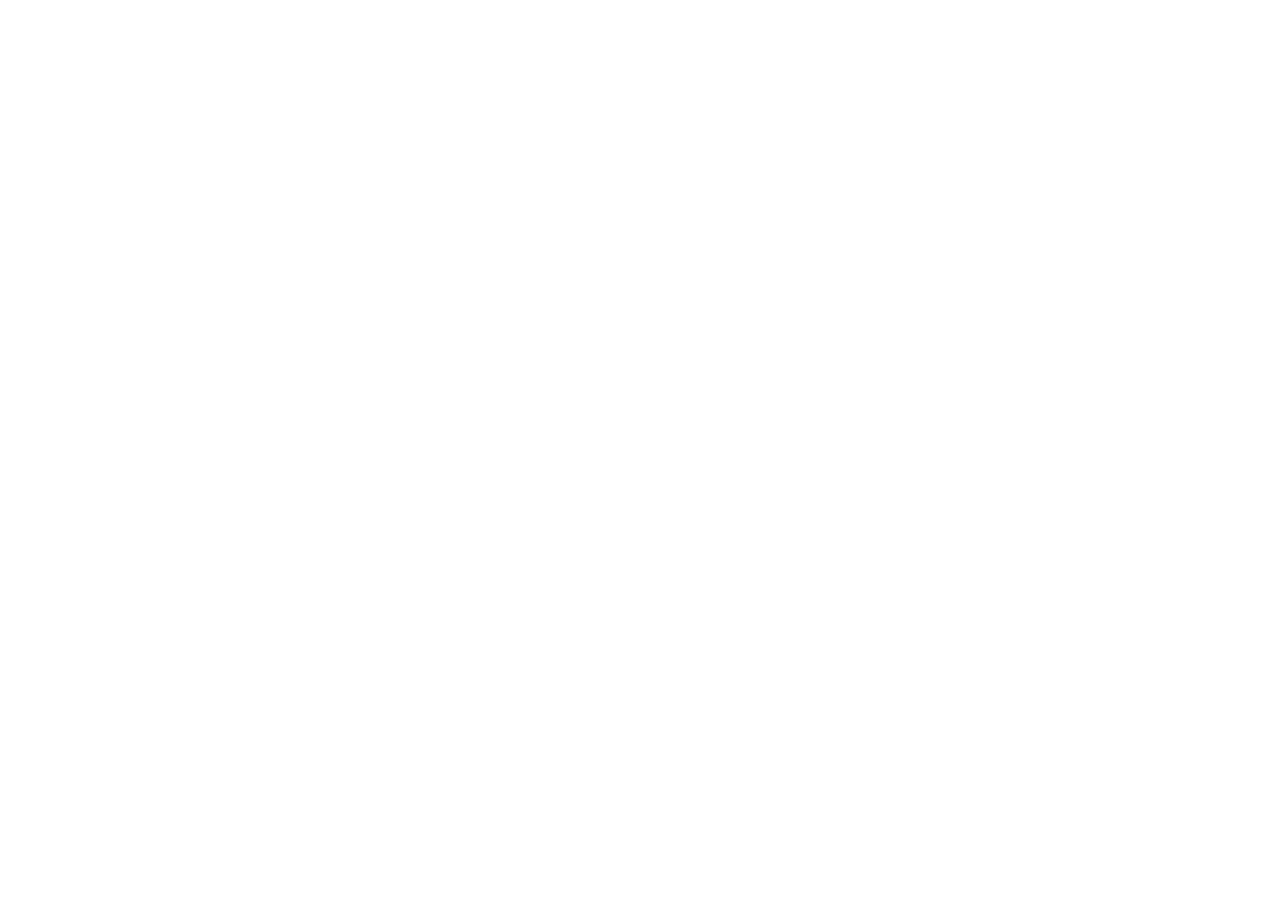
==== index.html @ 0fe0ccfc "init commit" ====
<!DOCTYPE html>
<html lang="en">
<head>
  <meta charset="UTF-8">
  <meta http-equiv="X-UA-Compatible" content="IE=edge">
  <meta name="viewport" content="width=device-width, initial-scale=1.0">
  <link rel="icon" type="image/png" sizes="32x32" href="./assets/favicon-32x32.png">
  <link rel="preconnect" href="https://fonts.googleapis.com">
  <link rel="preconnect" href="https://fonts.gstatic.com" crossorigin>
  <link href="https://fonts.googleapis.com/css2?family=Big+Shoulders+Display:wght@900&family=Outfit:wght@300&display=swap" rel="stylesheet"> 
  <title>Frontend Mentor | Art gallery website</title>
  <link rel="stylesheet" href="./css/normalize.css">
  <link rel="stylesheet" href="./css/styles.css">
</head>
<body>

  
</body>
</html>
---- css/styles.css ----
:root {
  --font-heading: 'Big Shoulders Display', cursive;
  --font-body: 'Outfit', sans-serif;
}

* {
  box-sizing: border-box;
  margin: 0;
  padding: 0;
}

input, select, textarea, button {
  border: none;
  box-shadow: none;
  outline: none;
}

a {
  text-decoration: none;
}

a:link,
a:visited,
a:hover,
a:active {
  color: inherit;
}

ul, ol {
  list-style: none;
}

body {
  font-family: var(--font-body);
}

h1, h2, h3, h4, h5, h6, a {
  font-family: var(--font-heading);
}
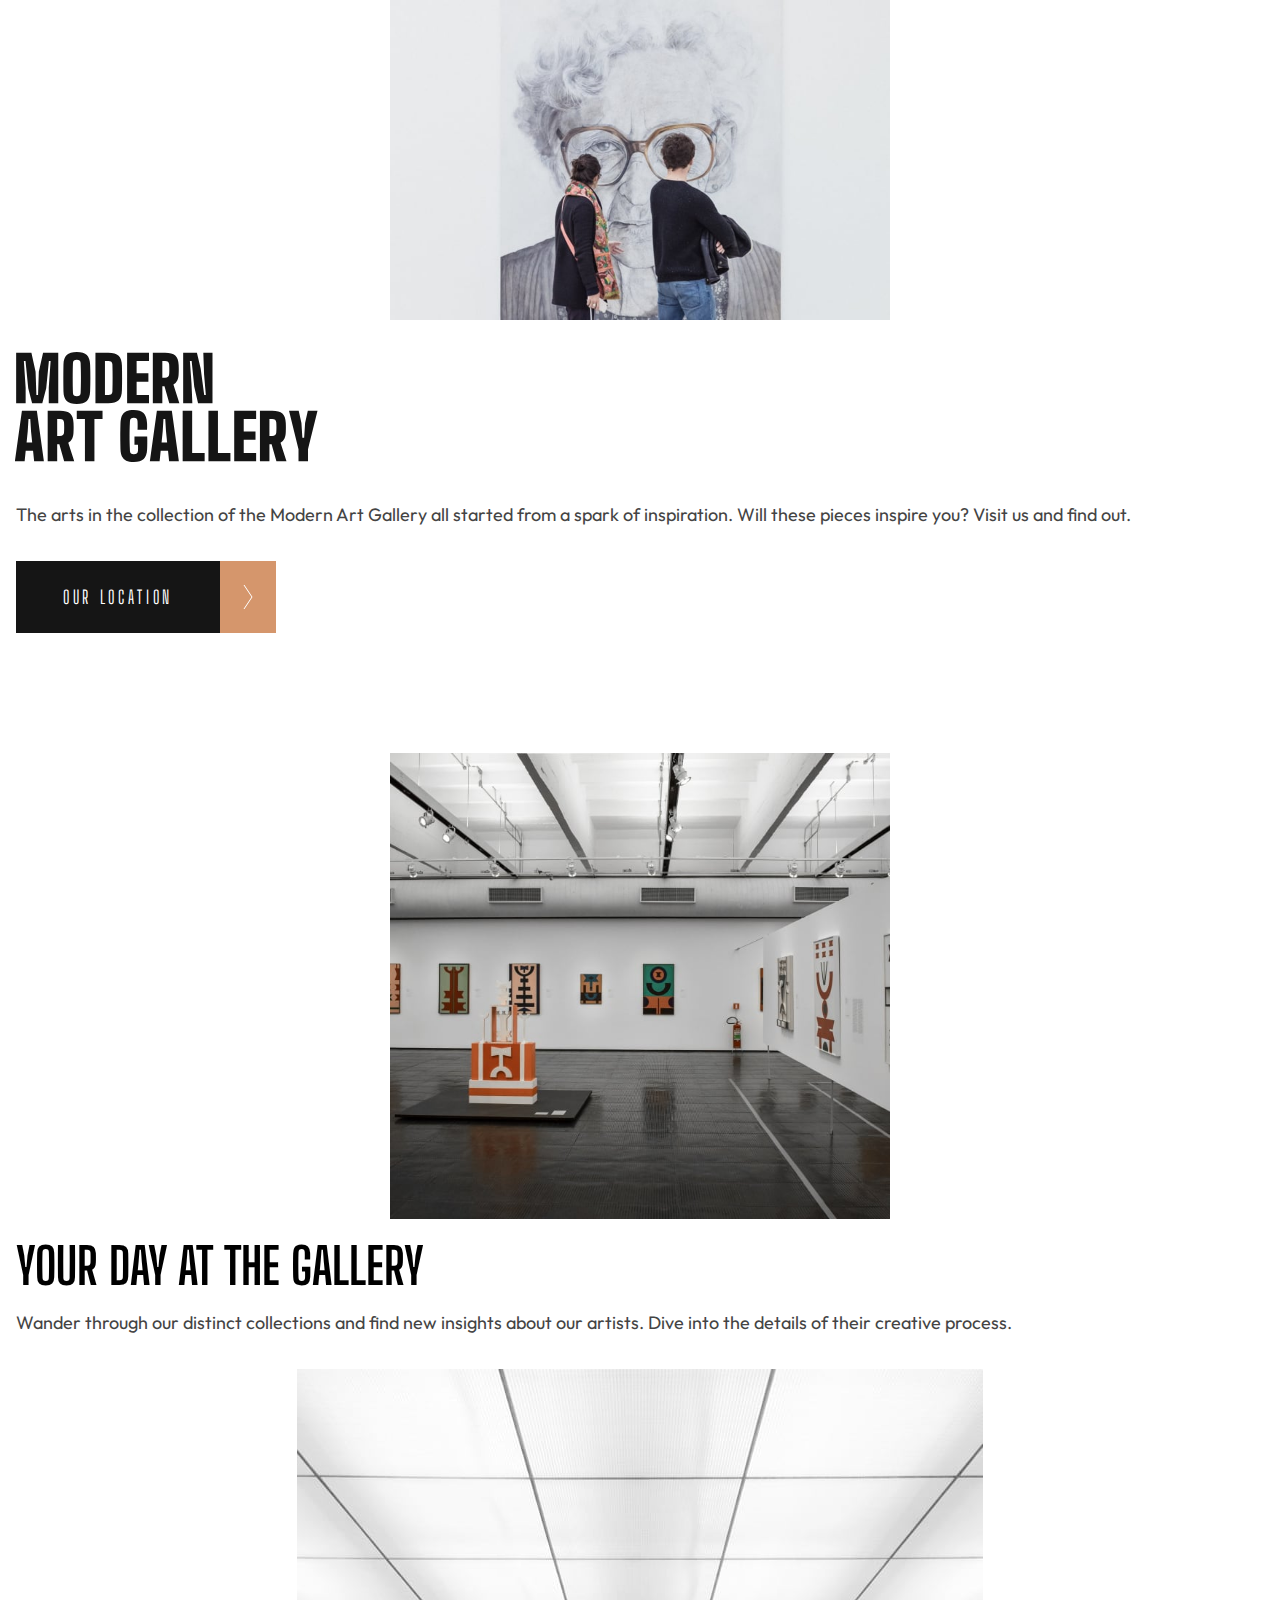
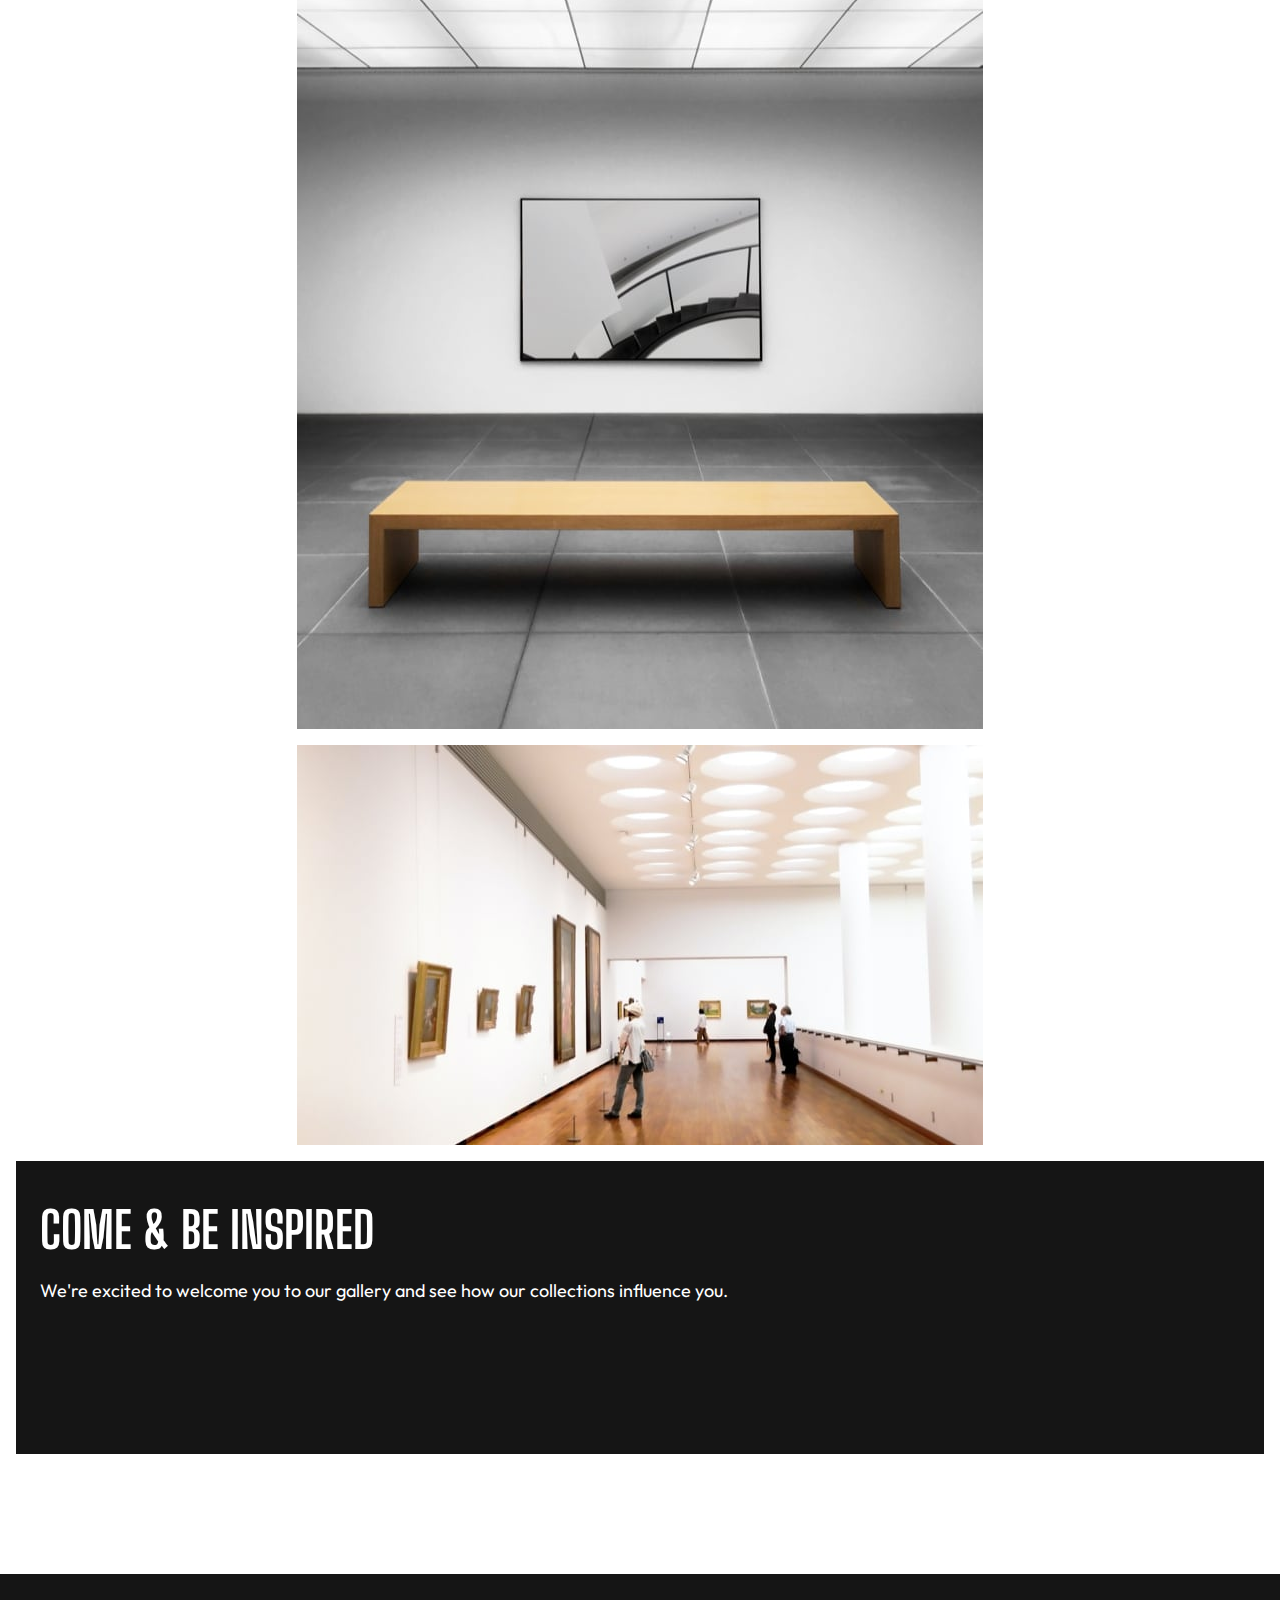
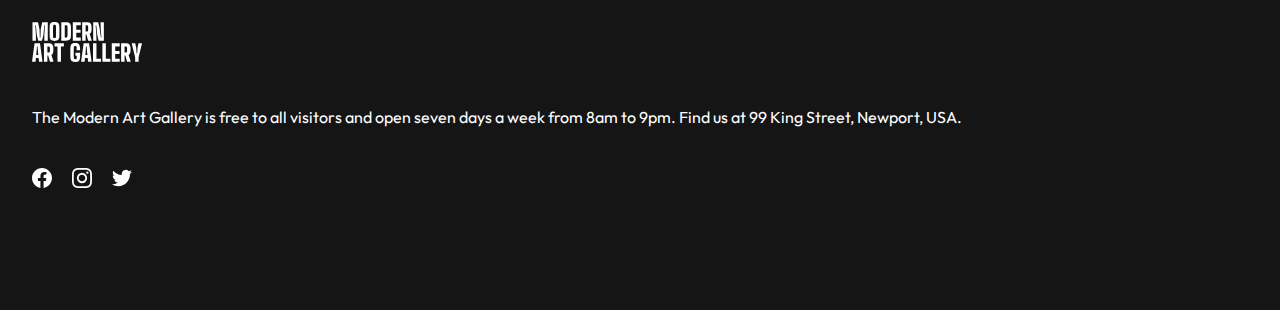
==== commit 1c4834a5: "Add index mobile HTML & CSS" ====
--- a/index.html
+++ b/index.html
@@ -1,5 +1,6 @@
 <!DOCTYPE html>
 <html lang="en">
+
 <head>
   <meta charset="UTF-8">
   <meta http-equiv="X-UA-Compatible" content="IE=edge">
@@ -7,13 +8,106 @@
   <link rel="icon" type="image/png" sizes="32x32" href="./assets/favicon-32x32.png">
   <link rel="preconnect" href="https://fonts.googleapis.com">
   <link rel="preconnect" href="https://fonts.gstatic.com" crossorigin>
-  <link href="https://fonts.googleapis.com/css2?family=Big+Shoulders+Display:wght@900&family=Outfit:wght@300&display=swap" rel="stylesheet"> 
+  <link
+    href="https://fonts.googleapis.com/css2?family=Big+Shoulders+Display:wght@900&family=Outfit:wght@300&display=swap"
+    rel="stylesheet">
   <title>Frontend Mentor | Art gallery website</title>
   <link rel="stylesheet" href="./css/normalize.css">
   <link rel="stylesheet" href="./css/styles.css">
 </head>
+
 <body>
+  <header class="home-header">
+    <picture>
+      <img src="./assets/mobile/image-hero@2x.jpg" alt="two people looking at a painting">
+    </picture>
+    <div class="hero-text">
+      <h1>
+        <svg xmlns="http://www.w3.org/2000/svg" viewBox="0 0 111 40">
+          <title>Modern Art Gallery</title>
+          <path d="M3.916 18.656V12.99L3.27 3.27h.598l.99 9.95 1.406 5.436h3.708l1.428-5.435.968-9.95h.621l-.668 9.72v5.665h3.455V.23H10.25L8.706 7.21l-.276 8.406h-.6l-.3-8.407L6.012.23H.462v18.426h3.455Zm18.61.23c1.689 0 2.902-.356 3.64-1.07.736-.714 1.135-1.9 1.197-3.559.061-1.505.092-3.105.092-4.802 0-1.697-.03-3.313-.092-4.848-.062-1.643-.46-2.822-1.198-3.536C25.428.357 24.215 0 22.525 0c-1.688 0-2.913.357-3.673 1.071-.76.714-1.155 1.893-1.186 3.536a237.22 237.22 0 0 0-.046 4.825v.365c.002 1.576.018 3.063.046 4.46.03 1.659.426 2.845 1.186 3.559s1.985 1.07 3.674 1.07Zm0-2.81c-.906 0-1.374-.39-1.405-1.174-.03-.783-.054-1.643-.07-2.58a176.449 176.449 0 0 1 0-5.78c.016-.937.04-1.797.07-2.58.03-.768.499-1.152 1.405-1.152.89 0 1.351.384 1.382 1.152.03.783.057 1.643.08 2.58a117.65 117.65 0 0 1 0 5.78c-.023.937-.05 1.797-.08 2.58-.03.783-.491 1.175-1.382 1.175Zm11.447 2.58c1.735 0 2.987-.368 3.754-1.105.768-.737 1.167-1.95 1.198-3.64a156.416 156.416 0 0 0 0-8.959c-.03-1.689-.43-2.898-1.198-3.628C36.96.595 35.708.23 33.973.23h-4.675v18.426h4.675Zm0-3.04h-1.22V3.271h1.22c.967 0 1.467.422 1.497 1.266.092 3.256.092 6.519 0 9.79-.03.86-.53 1.29-1.497 1.29Zm14.81 3.04v-3.04H44.27v-4.814h4.284v-3.04H44.27V3.271h4.514V.23h-7.97v18.425h7.97Zm4.837 0v-6.218h.783l1.75 6.218h3.663l-2.165-6.794a3.199 3.199 0 0 0 1.405-1.463c.307-.637.476-1.455.506-2.453.016-.43.027-.806.035-1.128.008-.323.008-.645 0-.968a96.42 96.42 0 0 0-.035-1.128c-.061-1.597-.472-2.745-1.232-3.444C57.57.58 56.33.23 54.61.23h-4.445v18.426h3.455Zm.99-9.259h-.99V3.271h.99c.952 0 1.451.422 1.497 1.266a28.055 28.055 0 0 1 0 3.594c-.046.844-.545 1.266-1.497 1.266Zm9.927 9.26-.299-7.072-.599-8.337h.645l.944 9.374 1.382 6.034h5.252V.23h-3.34l.276 7.9.645 7.486h-.598l-1.267-9.512L66.196.23h-4.998v18.426h3.34ZM3.547 39.77l.392-3.847H6.61l.392 3.847h3.547L7.992 21.344H2.557L0 39.77h3.547Zm2.74-6.887H4.262l.415-4.077.276-4.422h.645l.276 4.422.415 4.077Zm9.099 6.887v-6.22h.783l1.75 6.22h3.663l-2.165-6.795a3.199 3.199 0 0 0 1.404-1.463c.308-.637.477-1.454.507-2.452.016-.43.027-.807.035-1.13a22.22 22.22 0 0 0 0-.966c-.008-.323-.02-.7-.035-1.13-.061-1.596-.472-2.744-1.232-3.442-.76-.7-2-1.048-3.72-1.048h-4.445V39.77h3.455Zm.99-9.26h-.99v-6.126h.99c.952 0 1.451.422 1.497 1.267a28.055 28.055 0 0 1 0 3.593c-.046.844-.545 1.267-1.497 1.267Zm12.553 9.26V24.384h2.948v-3.04h-9.374v3.04h2.971V39.77h3.455Zm14.326.23c1.643 0 2.841-.357 3.593-1.071.753-.714 1.167-1.9 1.244-3.559.03-.706.05-1.474.058-2.303a44.296 44.296 0 0 0-.035-2.303h-4.63v2.994h1.267a16.197 16.197 0 0 1 0 2.257c-.03.384-.176.676-.437.876-.261.2-.614.299-1.06.299-.89 0-1.359-.392-1.405-1.175a90.954 90.954 0 0 1-.126-3.535 107.71 107.71 0 0 1 0-3.858c.023-1.29.065-2.472.126-3.547.046-.768.515-1.152 1.405-1.152.845 0 1.29.384 1.336 1.152.03.43.046.96.046 1.59a22.7 22.7 0 0 1-.046 1.588h3.455c.03-.353.046-.775.046-1.266 0-.492-.015-.914-.046-1.267-.107-1.643-.53-2.822-1.267-3.536-.737-.714-1.911-1.07-3.524-1.07-1.136 0-2.053.157-2.752.471a3.032 3.032 0 0 0-1.543 1.532c-.33.706-.519 1.643-.565 2.81-.015.614-.03 1.328-.046 2.142a135.078 135.078 0 0 0 0 5.102c.016.821.031 1.555.046 2.2.046 1.105.23 1.996.553 2.671a3.01 3.01 0 0 0 1.532 1.486c.699.315 1.624.472 2.775.472Zm9.375-.23.391-3.847h2.672l.391 3.847h3.547l-2.556-18.426h-5.436L49.083 39.77h3.547Zm2.74-6.887h-2.026l.414-4.077.277-4.422h.644l.277 4.422.414 4.077Zm13.636 6.887v-3.04h-4.538V21.343h-3.455V39.77h7.993Zm9.374 0v-3.04h-4.537V21.343h-3.455V39.77h7.992Zm9.351 0v-3.04h-4.514v-4.814H87.5v-3.04h-4.284v-4.492h4.514v-3.04h-7.969V39.77h7.97Zm4.837 0v-6.22h.783l1.75 6.22h3.663l-2.165-6.795a3.199 3.199 0 0 0 1.405-1.463c.307-.637.476-1.454.507-2.452.015-.43.026-.807.034-1.13.008-.322.008-.644 0-.966a96.42 96.42 0 0 0-.034-1.13c-.062-1.596-.473-2.744-1.233-3.442-.76-.7-2-1.048-3.72-1.048h-4.445V39.77h3.455Zm.99-9.26h-.99v-6.126h.99c.953 0 1.452.422 1.498 1.267a28.055 28.055 0 0 1 0 3.593c-.046.844-.545 1.267-1.497 1.267Zm13.037 9.26v-4.4l.253-1.06 3.202-12.966h-3.524l-.99 4.468-.346 5.413h-.645l-.345-5.413-.99-4.468h-3.525l3.202 12.99.253 1.036v4.4h3.455Z" fill="#151515"/>
+        </svg>
+      </h1>
+      <div class="hero-p-a">
+        <p>The arts in the collection of the Modern Art Gallery all started
+          from a spark of inspiration. Will these pieces inspire you? Visit
+          us and find out.</p>
+        <a href="location.html">
+          <p>Our Location</p>
+          <span>
+            <svg xmlns="http://www.w3.org/2000/svg" viewBox="0 0 10 24">
+              <title>arrow-right</title>
+              <path stroke="#FFF" fill="none" d="m1 0 8 12-8 12" />
+            </svg>
+          </span>
+        </a>
+      </div>
+    </div>
+  </header>
 
-  
+  <main class="home-main">
+    <picture class="home-g1">
+      <img src="./assets/mobile/image-grid-1@2x.jpg" alt="An art gallery showroom">
+    </picture>
+    <section class="home-top-text">
+      <h2>Your day at the gallery</h2>
+      <p>Wander through our distinct collections and find new insights about
+        our artists. Dive into the details of their creative process.</p>
+    </section>
+    <picture class="home-g2">
+      <img src="./assets/mobile/image-grid-2@2x.jpg" alt="A bench and a painting">
+    </picture>
+    <picture class="home-g3">
+      <img src="./assets/mobile/image-grid-3@2x.jpg" alt="people looking at paintings">
+    </picture>
+    <section class="home-bottom-text">
+      <h2>Come &amp; be inspired</h2>
+      <p>We're excited to welcome you to our gallery and see how our collections
+        influence you.</p>
+    </section>
+  </main>
+  <footer class="home-footer">
+    <h3>
+      <svg width="111" height="40" xmlns="http://www.w3.org/2000/svg">
+        <title>Modern Art Gallery</title>
+        <path
+          d="M3.916 18.656V12.99L3.27 3.27h.598l.99 9.95 1.406 5.436h3.708l1.428-5.435.968-9.95h.621l-.668 9.72v5.665h3.455V.23H10.25L8.706 7.21l-.276 8.406H7.83l-.3-8.407L6.012.23H.462v18.426h3.455Zm18.61.23c1.689 0 2.902-.356 3.64-1.07.736-.714 1.135-1.9 1.197-3.559.061-1.505.092-3.105.092-4.802 0-1.697-.03-3.313-.092-4.848-.062-1.643-.46-2.822-1.198-3.536C25.428.357 24.215 0 22.525 0c-1.688 0-2.913.357-3.673 1.071-.76.714-1.155 1.893-1.186 3.536a237.22 237.22 0 0 0-.046 4.825v.365c.002 1.576.018 3.063.046 4.46.03 1.659.426 2.845 1.186 3.559s1.985 1.07 3.674 1.07Zm0-2.81c-.906 0-1.374-.39-1.405-1.174-.03-.783-.054-1.643-.07-2.58a176.449 176.449 0 0 1 0-5.78c.016-.937.04-1.797.07-2.58.03-.768.499-1.152 1.405-1.152.89 0 1.351.384 1.382 1.152.03.783.057 1.643.08 2.58a117.65 117.65 0 0 1 0 5.78c-.023.937-.05 1.797-.08 2.58-.03.783-.491 1.175-1.382 1.175Zm11.447 2.58c1.735 0 2.987-.368 3.754-1.105.768-.737 1.167-1.95 1.198-3.64.03-1.074.05-2.091.058-3.051.007-.96.007-1.92 0-2.88-.008-.959-.027-1.968-.058-3.028-.03-1.689-.43-2.898-1.198-3.628C36.96.595 35.708.23 33.973.23h-4.675v18.426h4.675Zm0-3.04h-1.22V3.271h1.22c.967 0 1.467.422 1.497 1.266.092 3.256.092 6.519 0 9.79-.03.86-.53 1.29-1.497 1.29Zm14.81 3.04v-3.04H44.27v-4.814h4.284v-3.04h-4.284V3.271h4.514V.23h-7.97v18.425h7.97Zm4.837 0v-6.218h.783l1.75 6.218h3.663l-2.165-6.794a3.199 3.199 0 0 0 1.405-1.463c.307-.637.476-1.455.506-2.453.016-.43.027-.806.035-1.128.008-.323.008-.645 0-.968a96.42 96.42 0 0 0-.035-1.128c-.061-1.597-.472-2.745-1.232-3.444C57.57.58 56.33.23 54.61.23h-4.445v18.426h3.455Zm.99-9.259h-.99V3.271h.99c.952 0 1.451.422 1.497 1.266a28.055 28.055 0 0 1 0 3.594c-.046.844-.545 1.266-1.497 1.266Zm9.927 9.26-.299-7.072-.599-8.337h.645l.944 9.374 1.382 6.034h5.252V.23h-3.34l.276 7.9.645 7.486h-.598l-1.267-9.512L66.196.23h-4.998v18.426h3.34ZM3.547 39.77l.392-3.847H6.61l.392 3.847h3.547L7.992 21.344H2.557L0 39.77h3.547Zm2.74-6.887H4.262l.415-4.077.276-4.422h.645l.276 4.422.415 4.077Zm9.099 6.887v-6.22h.783l1.75 6.22h3.663l-2.165-6.795a3.199 3.199 0 0 0 1.404-1.463c.308-.637.477-1.454.507-2.452.016-.43.027-.807.035-1.13.007-.322.007-.644 0-.966-.008-.323-.02-.7-.035-1.13-.061-1.596-.472-2.744-1.232-3.442-.76-.7-2-1.048-3.72-1.048h-4.445V39.77h3.455Zm.99-9.26h-.99v-6.126h.99c.952 0 1.451.422 1.497 1.267a28.055 28.055 0 0 1 0 3.593c-.046.844-.545 1.267-1.497 1.267Zm12.553 9.26V24.384h2.948v-3.04h-9.374v3.04h2.971V39.77h3.455Zm14.326.23c1.643 0 2.841-.357 3.593-1.071.753-.714 1.167-1.9 1.244-3.559.03-.706.05-1.474.058-2.303.007-.829-.004-1.597-.035-2.303h-4.63v2.994h1.267a16.197 16.197 0 0 1 0 2.257c-.03.384-.176.676-.437.876-.261.2-.614.299-1.06.299-.89 0-1.359-.392-1.405-1.175a90.954 90.954 0 0 1-.126-3.535 107.71 107.71 0 0 1 0-3.858c.023-1.29.065-2.472.126-3.547.046-.768.515-1.152 1.405-1.152.845 0 1.29.384 1.336 1.152.03.43.046.96.046 1.59 0 .629-.015 1.158-.046 1.588h3.455c.03-.353.046-.775.046-1.266 0-.492-.015-.914-.046-1.267-.107-1.643-.53-2.822-1.267-3.536-.737-.714-1.911-1.07-3.524-1.07-1.136 0-2.053.157-2.752.471a3.032 3.032 0 0 0-1.543 1.532c-.33.706-.519 1.643-.565 2.81-.015.614-.03 1.328-.046 2.142a135.078 135.078 0 0 0 0 5.102c.016.821.031 1.555.046 2.2.046 1.105.23 1.996.553 2.671a3.01 3.01 0 0 0 1.532 1.486c.699.315 1.624.472 2.775.472Zm9.375-.23.391-3.847h2.672l.391 3.847h3.547l-2.556-18.426h-5.436L49.083 39.77h3.547Zm2.74-6.887h-2.026l.414-4.077.277-4.422h.644l.277 4.422.414 4.077Zm13.636 6.887v-3.04h-4.538V21.343h-3.455V39.77h7.993Zm9.374 0v-3.04h-4.537V21.343h-3.455V39.77h7.992Zm9.351 0v-3.04h-4.514v-4.814H87.5v-3.04h-4.284v-4.492h4.514v-3.04h-7.969V39.77h7.97Zm4.837 0v-6.22h.783l1.75 6.22h3.663l-2.165-6.795a3.199 3.199 0 0 0 1.405-1.463c.307-.637.476-1.454.507-2.452.015-.43.026-.807.034-1.13.008-.322.008-.644 0-.966a96.42 96.42 0 0 0-.034-1.13c-.062-1.596-.473-2.744-1.233-3.442-.76-.7-2-1.048-3.72-1.048h-4.445V39.77h3.455Zm.99-9.26h-.99v-6.126h.99c.953 0 1.452.422 1.498 1.267a28.055 28.055 0 0 1 0 3.593c-.046.844-.545 1.267-1.497 1.267Zm13.037 9.26v-4.4l.253-1.06 3.202-12.966h-3.524l-.99 4.468-.346 5.413h-.645l-.345-5.413-.99-4.468h-3.525l3.202 12.99.253 1.036v4.4h3.455Z"
+          fill="#FFF" />
+      </svg>
+    </h3>
+    <p>The Modern Art Gallery is free to all visitors and open seven days a week
+      from 8am to 9pm. Find us at 99 King Street, Newport, USA.</p>
+    <ul class="social">
+      <li>
+        <a href="https://www.facebook.com/" target="_blank">
+          <svg viewBox="0 0 24 24" xmlns="http://www.w3.org/2000/svg">
+            <title>Facebook</title>
+            <path fill="currentColor"
+              d="M23.998 12c0-6.628-5.372-12-11.999-12C5.372 0 0 5.372 0 12c0 5.988 4.388 10.952 10.124 11.852v-8.384H7.078v-3.469h3.046V9.356c0-3.008 1.792-4.669 4.532-4.669 1.313 0 2.686.234 2.686.234v2.953H15.83c-1.49 0-1.955.925-1.955 1.874V12h3.328l-.532 3.469h-2.796v8.384c5.736-.9 10.124-5.864 10.124-11.853z" />
+          </svg>
+        </a>
+      </li>
+      <li>
+        <a href="https://www.instagram.com/" target="_blank">
+          <svg viewBox="0 0 24 24" xmlns="http://www.w3.org/2000/svg">
+            <title>Instagram</title>
+            <path fill="currentColor"
+              d="M12 0C8.74 0 8.333.015 7.053.072 5.775.132 4.905.333 4.14.63c-.789.306-1.459.717-2.126 1.384S.935 3.35.63 4.14C.333 4.905.131 5.775.072 7.053.012 8.333 0 8.74 0 12s.015 3.667.072 4.947c.06 1.277.261 2.148.558 2.913a5.885 5.885 0 001.384 2.126A5.868 5.868 0 004.14 23.37c.766.296 1.636.499 2.913.558C8.333 23.988 8.74 24 12 24s3.667-.015 4.947-.072c1.277-.06 2.148-.262 2.913-.558a5.898 5.898 0 002.126-1.384 5.86 5.86 0 001.384-2.126c.296-.765.499-1.636.558-2.913.06-1.28.072-1.687.072-4.947s-.015-3.667-.072-4.947c-.06-1.277-.262-2.149-.558-2.913a5.89 5.89 0 00-1.384-2.126A5.847 5.847 0 0019.86.63c-.765-.297-1.636-.499-2.913-.558C15.667.012 15.26 0 12 0zm0 2.16c3.203 0 3.585.016 4.85.071 1.17.055 1.805.249 2.227.415.562.217.96.477 1.382.896.419.42.679.819.896 1.381.164.422.36 1.057.413 2.227.057 1.266.07 1.646.07 4.85s-.015 3.585-.074 4.85c-.061 1.17-.256 1.805-.421 2.227a3.81 3.81 0 01-.899 1.382 3.744 3.744 0 01-1.38.896c-.42.164-1.065.36-2.235.413-1.274.057-1.649.07-4.859.07-3.211 0-3.586-.015-4.859-.074-1.171-.061-1.816-.256-2.236-.421a3.716 3.716 0 01-1.379-.899 3.644 3.644 0 01-.9-1.38c-.165-.42-.359-1.065-.42-2.235-.045-1.26-.061-1.649-.061-4.844 0-3.196.016-3.586.061-4.861.061-1.17.255-1.814.42-2.234.21-.57.479-.96.9-1.381.419-.419.81-.689 1.379-.898.42-.166 1.051-.361 2.221-.421 1.275-.045 1.65-.06 4.859-.06l.045.03zm0 3.678a6.162 6.162 0 100 12.324 6.162 6.162 0 100-12.324zM12 16c-2.21 0-4-1.79-4-4s1.79-4 4-4 4 1.79 4 4-1.79 4-4 4zm7.846-10.405a1.441 1.441 0 01-2.88 0 1.44 1.44 0 012.88 0z" />
+          </svg>
+        </a>
+      </li>
+      <li>
+        <a href="https://www.twitter.com/" target="_blank">
+          <svg viewBox="0 0 24 24" xmlns="http://www.w3.org/2000/svg">
+            <title>Twitter</title>
+            <path fill="currentColor"
+              d="M23.954 4.569a10 10 0 01-2.825.775 4.958 4.958 0 002.163-2.723c-.951.555-2.005.959-3.127 1.184a4.92 4.92 0 00-8.384 4.482C7.691 8.094 4.066 6.13 1.64 3.161a4.822 4.822 0 00-.666 2.475c0 1.71.87 3.213 2.188 4.096a4.904 4.904 0 01-2.228-.616v.061a4.923 4.923 0 003.946 4.827 4.996 4.996 0 01-2.212.085 4.937 4.937 0 004.604 3.417 9.868 9.868 0 01-6.102 2.105c-.39 0-.779-.023-1.17-.067a13.995 13.995 0 007.557 2.209c9.054 0 13.999-7.496 13.999-13.986 0-.209 0-.42-.015-.63a9.936 9.936 0 002.46-2.548l-.047-.02z" />
+          </svg>
+        </a>
+      </li>
+    </ul>
+  </footer>
+
 </body>
+
 </html>--- a/css/styles.css
+++ b/css/styles.css
@@ -1,6 +1,10 @@
 :root {
   --font-heading: 'Big Shoulders Display', cursive;
   --font-body: 'Outfit', sans-serif;
+  --color-black: hsl(0, 0%, 8.2%);
+  --color-white: hsl(0, 0%, 100%);
+  --color-gray: hsl(0, 0%, 26.7%);
+  --color-accent: hsl(24, 55.6%, 62.9%);
 }
 
 * {
@@ -36,5 +40,168 @@
 
 h1, h2, h3, h4, h5, h6, a {
   font-family: var(--font-heading);
-}
-
+  text-transform: uppercase;
+}
+
+img {
+  max-width: 100%;
+  height: auto;
+}
+
+picture {
+  display: flex;
+}
+
+.home-header {
+  margin-bottom: 120px;
+}
+
+.home-header img {
+  display: block;
+  max-height: 320px;
+  margin: 0 auto;
+}
+
+.home-header h1 {
+  margin: 32px 0;
+}
+
+.home-header h1 svg {
+  height: 110px;
+  width: 343px;
+  transform: translateX(-20px);
+}
+
+.hero-text {
+  padding: 0 16px;
+}
+
+.hero-p-a a p {
+  margin: 0 auto;
+  color: var(--color-white);
+}
+
+.home-header p {
+  font-size: 18px;
+  line-height: 28px;
+  color: var(--color-gray);
+  margin-bottom: 32px;
+}
+
+.home-header a {
+  display: flex;
+  justify-content: space-between;
+  align-items: center;
+  height: 72px;
+  width: 260px;
+  font-size: 20px;
+  line-height: 24px;
+  letter-spacing: 3.63636px;
+  background-color: var(--color-black);
+}
+
+.home-header a span {
+  display: flex;
+  align-items: center;
+  justify-content: center;
+  flex-basis: 56px;
+  height: 72px;
+  cursor: pointer;
+  background-color: var(--color-accent);
+}
+
+.home-header a span svg {
+  width: 10px;
+  height: 24px;
+}
+
+.home-main {
+  padding: 0 16px;
+}
+
+.home-g1 img {
+  display: block;
+  max-height: 466px;
+  margin: 0 auto;
+}
+
+.home-top-text {
+  margin-top: 25px;
+  margin-bottom: 32px;
+}
+
+.home-top-text h2 {
+  font-size: 50px;
+  line-height: 45px;
+  margin-bottom: 20px;
+}
+
+.home-top-text p {
+  font-size: 18px;
+  line-height: 28px;
+  color: var(--color-gray);
+}
+
+.home-g2,
+.home-g3 {
+  justify-content: center;
+  margin-bottom: 16px;
+}
+
+.home-bottom-text {
+  height: 293px;
+  padding: 47.5px 24px;
+  color: var(--color-white);
+  background-color: var(--color-black);
+}
+
+.home-bottom-text h2 {
+  font-size: 50px;
+  line-height: 45px;
+  margin-bottom: 24px;
+}
+
+.home-bottom-text p {
+  font-size: 18px;
+  line-height: 28px;
+}
+
+.home-footer {
+  height: 336px;
+  margin-top: 120px;
+  padding: 48px 32px;
+  color: var(--color-white);
+  background-color: var(--color-black);
+}
+
+.home-footer h3,
+.home-footer p {
+  margin-bottom: 38px;
+}
+
+.home-footer p {
+  font-size: 16px;
+  line-height: 26px;
+}
+
+.social {
+  display: flex;
+  align-items: center;
+}
+
+.social a {
+  width: 1.25rem;
+  height: 1.25rem;
+}
+
+.social li+li {
+  margin-left: 20px;
+}
+
+.social a svg {
+  width: 1.25rem;
+  height: 1.25rem;
+  color: var(--color-white);
+}
+
+
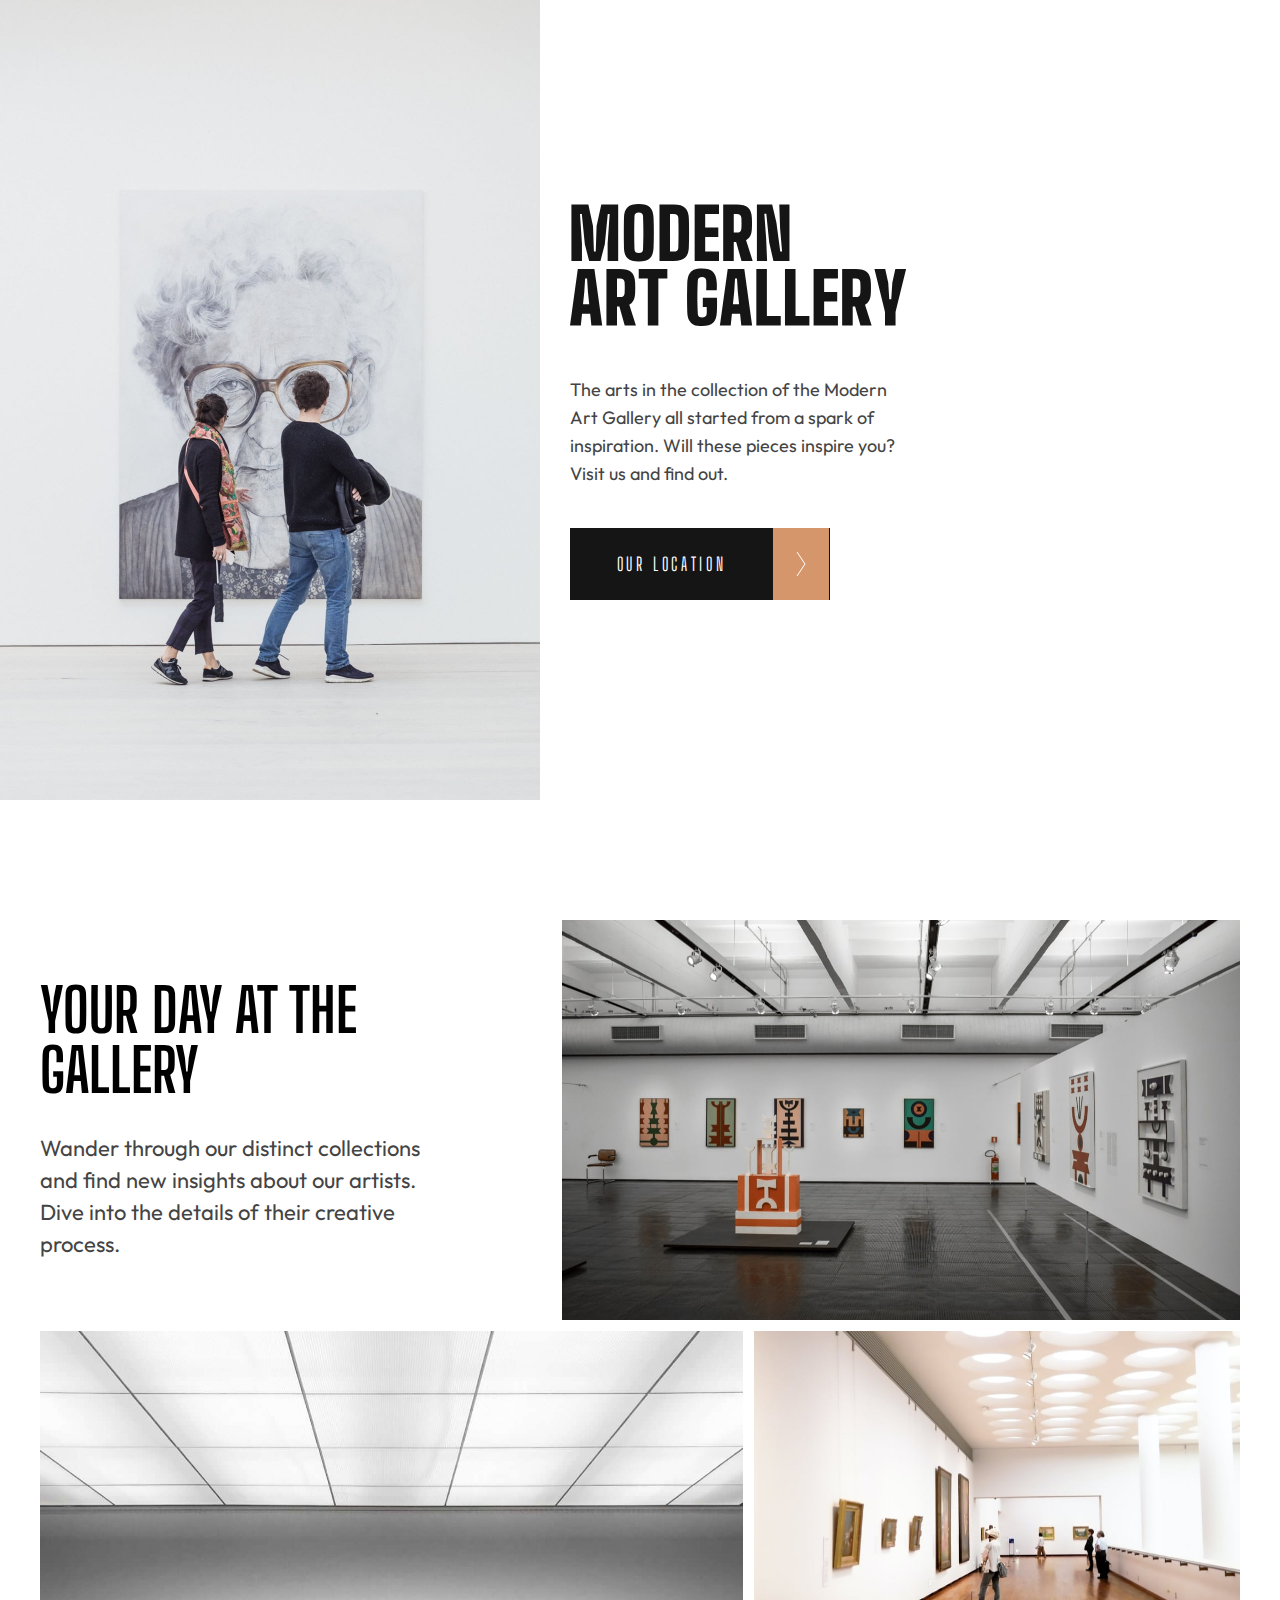
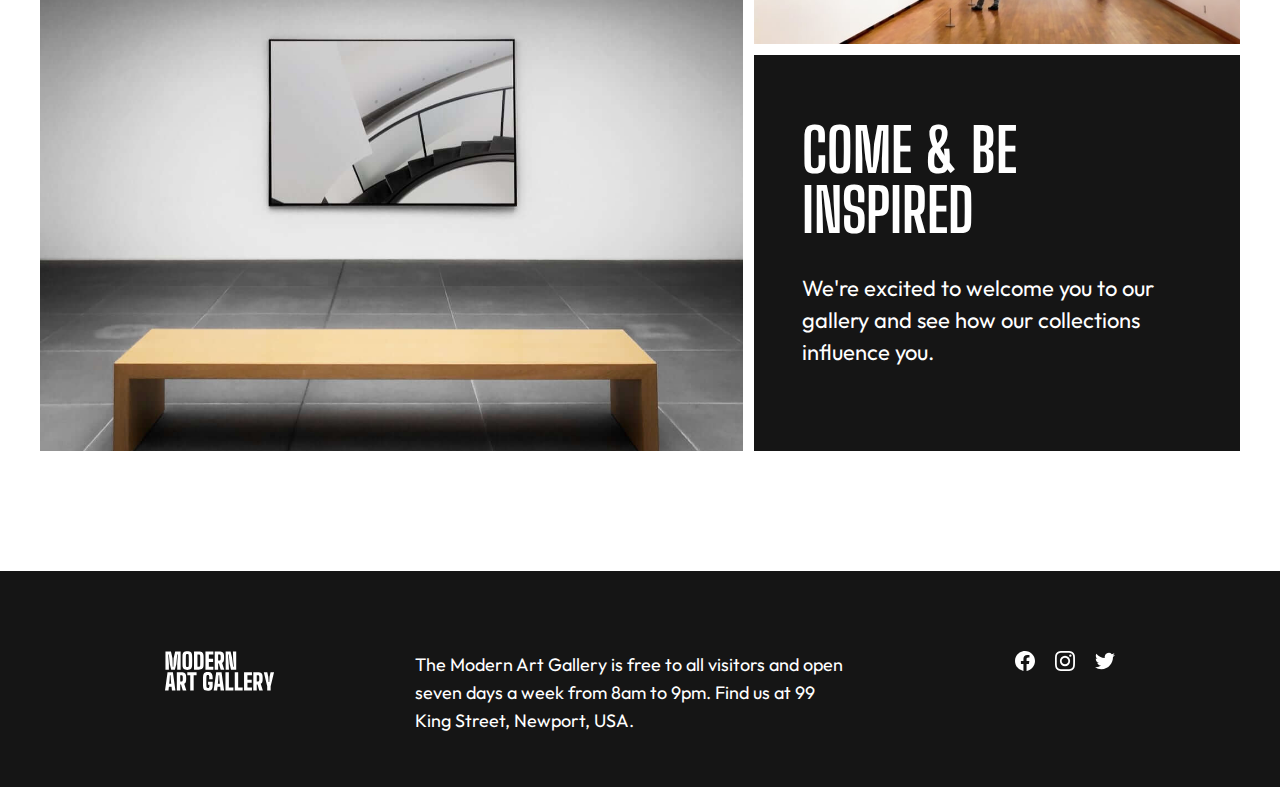
==== commit f1e20dc6: "Add tablet styles" ====
--- a/index.html
+++ b/index.html
@@ -17,96 +17,104 @@
 </head>
 
 <body>
-  <header class="home-header">
-    <picture>
-      <img src="./assets/mobile/image-hero@2x.jpg" alt="two people looking at a painting">
-    </picture>
-    <div class="hero-text">
-      <h1>
+  <div class="wrapper">
+    <header class="home-header">
+      <picture>
+        <img src="./assets/mobile/image-hero@2x.jpg" alt="two people looking at a painting">
+      </picture>
+      <div class="hero-text">
+        <h1>
+          <svg xmlns="http://www.w3.org/2000/svg" viewBox="0 0 111 40">
+            <title>Modern Art Gallery</title>
+            <path
+              d="M3.916 18.656V12.99L3.27 3.27h.598l.99 9.95 1.406 5.436h3.708l1.428-5.435.968-9.95h.621l-.668 9.72v5.665h3.455V.23H10.25L8.706 7.21l-.276 8.406h-.6l-.3-8.407L6.012.23H.462v18.426h3.455Zm18.61.23c1.689 0 2.902-.356 3.64-1.07.736-.714 1.135-1.9 1.197-3.559.061-1.505.092-3.105.092-4.802 0-1.697-.03-3.313-.092-4.848-.062-1.643-.46-2.822-1.198-3.536C25.428.357 24.215 0 22.525 0c-1.688 0-2.913.357-3.673 1.071-.76.714-1.155 1.893-1.186 3.536a237.22 237.22 0 0 0-.046 4.825v.365c.002 1.576.018 3.063.046 4.46.03 1.659.426 2.845 1.186 3.559s1.985 1.07 3.674 1.07Zm0-2.81c-.906 0-1.374-.39-1.405-1.174-.03-.783-.054-1.643-.07-2.58a176.449 176.449 0 0 1 0-5.78c.016-.937.04-1.797.07-2.58.03-.768.499-1.152 1.405-1.152.89 0 1.351.384 1.382 1.152.03.783.057 1.643.08 2.58a117.65 117.65 0 0 1 0 5.78c-.023.937-.05 1.797-.08 2.58-.03.783-.491 1.175-1.382 1.175Zm11.447 2.58c1.735 0 2.987-.368 3.754-1.105.768-.737 1.167-1.95 1.198-3.64a156.416 156.416 0 0 0 0-8.959c-.03-1.689-.43-2.898-1.198-3.628C36.96.595 35.708.23 33.973.23h-4.675v18.426h4.675Zm0-3.04h-1.22V3.271h1.22c.967 0 1.467.422 1.497 1.266.092 3.256.092 6.519 0 9.79-.03.86-.53 1.29-1.497 1.29Zm14.81 3.04v-3.04H44.27v-4.814h4.284v-3.04H44.27V3.271h4.514V.23h-7.97v18.425h7.97Zm4.837 0v-6.218h.783l1.75 6.218h3.663l-2.165-6.794a3.199 3.199 0 0 0 1.405-1.463c.307-.637.476-1.455.506-2.453.016-.43.027-.806.035-1.128.008-.323.008-.645 0-.968a96.42 96.42 0 0 0-.035-1.128c-.061-1.597-.472-2.745-1.232-3.444C57.57.58 56.33.23 54.61.23h-4.445v18.426h3.455Zm.99-9.259h-.99V3.271h.99c.952 0 1.451.422 1.497 1.266a28.055 28.055 0 0 1 0 3.594c-.046.844-.545 1.266-1.497 1.266Zm9.927 9.26-.299-7.072-.599-8.337h.645l.944 9.374 1.382 6.034h5.252V.23h-3.34l.276 7.9.645 7.486h-.598l-1.267-9.512L66.196.23h-4.998v18.426h3.34ZM3.547 39.77l.392-3.847H6.61l.392 3.847h3.547L7.992 21.344H2.557L0 39.77h3.547Zm2.74-6.887H4.262l.415-4.077.276-4.422h.645l.276 4.422.415 4.077Zm9.099 6.887v-6.22h.783l1.75 6.22h3.663l-2.165-6.795a3.199 3.199 0 0 0 1.404-1.463c.308-.637.477-1.454.507-2.452.016-.43.027-.807.035-1.13a22.22 22.22 0 0 0 0-.966c-.008-.323-.02-.7-.035-1.13-.061-1.596-.472-2.744-1.232-3.442-.76-.7-2-1.048-3.72-1.048h-4.445V39.77h3.455Zm.99-9.26h-.99v-6.126h.99c.952 0 1.451.422 1.497 1.267a28.055 28.055 0 0 1 0 3.593c-.046.844-.545 1.267-1.497 1.267Zm12.553 9.26V24.384h2.948v-3.04h-9.374v3.04h2.971V39.77h3.455Zm14.326.23c1.643 0 2.841-.357 3.593-1.071.753-.714 1.167-1.9 1.244-3.559.03-.706.05-1.474.058-2.303a44.296 44.296 0 0 0-.035-2.303h-4.63v2.994h1.267a16.197 16.197 0 0 1 0 2.257c-.03.384-.176.676-.437.876-.261.2-.614.299-1.06.299-.89 0-1.359-.392-1.405-1.175a90.954 90.954 0 0 1-.126-3.535 107.71 107.71 0 0 1 0-3.858c.023-1.29.065-2.472.126-3.547.046-.768.515-1.152 1.405-1.152.845 0 1.29.384 1.336 1.152.03.43.046.96.046 1.59a22.7 22.7 0 0 1-.046 1.588h3.455c.03-.353.046-.775.046-1.266 0-.492-.015-.914-.046-1.267-.107-1.643-.53-2.822-1.267-3.536-.737-.714-1.911-1.07-3.524-1.07-1.136 0-2.053.157-2.752.471a3.032 3.032 0 0 0-1.543 1.532c-.33.706-.519 1.643-.565 2.81-.015.614-.03 1.328-.046 2.142a135.078 135.078 0 0 0 0 5.102c.016.821.031 1.555.046 2.2.046 1.105.23 1.996.553 2.671a3.01 3.01 0 0 0 1.532 1.486c.699.315 1.624.472 2.775.472Zm9.375-.23.391-3.847h2.672l.391 3.847h3.547l-2.556-18.426h-5.436L49.083 39.77h3.547Zm2.74-6.887h-2.026l.414-4.077.277-4.422h.644l.277 4.422.414 4.077Zm13.636 6.887v-3.04h-4.538V21.343h-3.455V39.77h7.993Zm9.374 0v-3.04h-4.537V21.343h-3.455V39.77h7.992Zm9.351 0v-3.04h-4.514v-4.814H87.5v-3.04h-4.284v-4.492h4.514v-3.04h-7.969V39.77h7.97Zm4.837 0v-6.22h.783l1.75 6.22h3.663l-2.165-6.795a3.199 3.199 0 0 0 1.405-1.463c.307-.637.476-1.454.507-2.452.015-.43.026-.807.034-1.13.008-.322.008-.644 0-.966a96.42 96.42 0 0 0-.034-1.13c-.062-1.596-.473-2.744-1.233-3.442-.76-.7-2-1.048-3.72-1.048h-4.445V39.77h3.455Zm.99-9.26h-.99v-6.126h.99c.953 0 1.452.422 1.498 1.267a28.055 28.055 0 0 1 0 3.593c-.046.844-.545 1.267-1.497 1.267Zm13.037 9.26v-4.4l.253-1.06 3.202-12.966h-3.524l-.99 4.468-.346 5.413h-.645l-.345-5.413-.99-4.468h-3.525l3.202 12.99.253 1.036v4.4h3.455Z"
+              fill="#151515" />
+          </svg>
+        </h1>
+        <div class="hero-p-a">
+          <p>The arts in the collection of the Modern Art Gallery all started
+            from a spark of inspiration. Will these pieces inspire you? Visit
+            us and find out.</p>
+          <a href="location.html">
+            <p>Our Location</p>
+            <span>
+              <svg xmlns="http://www.w3.org/2000/svg" viewBox="0 0 10 24">
+                <title>arrow-right</title>
+                <path stroke="#FFF" fill="none" d="m1 0 8 12-8 12" />
+              </svg>
+            </span>
+          </a>
+        </div>
+      </div>
+    </header>
+
+    <main class="home-main">
+      <div class="home-main-hero">
+        <picture class="home-g1">
+          <img src="./assets/mobile/image-grid-1@2x.jpg" alt="An art gallery showroom">
+        </picture>
+        <section class="home-top-text">
+          <h2>Your day at the gallery</h2>
+          <p>Wander through our distinct collections and find new insights about
+            our artists. Dive into the details of their creative process.</p>
+        </section>
+      </div>
+      <div class="home-main-grid">
+        <picture class="home-g2">
+          <img src="./assets/mobile/image-grid-2@2x.jpg" alt="A bench and a painting">
+        </picture>
+        <picture class="home-g3">
+          <img src="./assets/mobile/image-grid-3@2x.jpg" alt="people looking at paintings">
+        </picture>
+        <section class="home-bottom-text">
+          <h2>Come &amp; be inspired</h2>
+          <p>We're excited to welcome you to our gallery and see how our collections
+            influence you.</p>
+        </section>
+      </div>
+    </main>
+    <footer class="home-footer">
+      <h3>
         <svg xmlns="http://www.w3.org/2000/svg" viewBox="0 0 111 40">
           <title>Modern Art Gallery</title>
-          <path d="M3.916 18.656V12.99L3.27 3.27h.598l.99 9.95 1.406 5.436h3.708l1.428-5.435.968-9.95h.621l-.668 9.72v5.665h3.455V.23H10.25L8.706 7.21l-.276 8.406h-.6l-.3-8.407L6.012.23H.462v18.426h3.455Zm18.61.23c1.689 0 2.902-.356 3.64-1.07.736-.714 1.135-1.9 1.197-3.559.061-1.505.092-3.105.092-4.802 0-1.697-.03-3.313-.092-4.848-.062-1.643-.46-2.822-1.198-3.536C25.428.357 24.215 0 22.525 0c-1.688 0-2.913.357-3.673 1.071-.76.714-1.155 1.893-1.186 3.536a237.22 237.22 0 0 0-.046 4.825v.365c.002 1.576.018 3.063.046 4.46.03 1.659.426 2.845 1.186 3.559s1.985 1.07 3.674 1.07Zm0-2.81c-.906 0-1.374-.39-1.405-1.174-.03-.783-.054-1.643-.07-2.58a176.449 176.449 0 0 1 0-5.78c.016-.937.04-1.797.07-2.58.03-.768.499-1.152 1.405-1.152.89 0 1.351.384 1.382 1.152.03.783.057 1.643.08 2.58a117.65 117.65 0 0 1 0 5.78c-.023.937-.05 1.797-.08 2.58-.03.783-.491 1.175-1.382 1.175Zm11.447 2.58c1.735 0 2.987-.368 3.754-1.105.768-.737 1.167-1.95 1.198-3.64a156.416 156.416 0 0 0 0-8.959c-.03-1.689-.43-2.898-1.198-3.628C36.96.595 35.708.23 33.973.23h-4.675v18.426h4.675Zm0-3.04h-1.22V3.271h1.22c.967 0 1.467.422 1.497 1.266.092 3.256.092 6.519 0 9.79-.03.86-.53 1.29-1.497 1.29Zm14.81 3.04v-3.04H44.27v-4.814h4.284v-3.04H44.27V3.271h4.514V.23h-7.97v18.425h7.97Zm4.837 0v-6.218h.783l1.75 6.218h3.663l-2.165-6.794a3.199 3.199 0 0 0 1.405-1.463c.307-.637.476-1.455.506-2.453.016-.43.027-.806.035-1.128.008-.323.008-.645 0-.968a96.42 96.42 0 0 0-.035-1.128c-.061-1.597-.472-2.745-1.232-3.444C57.57.58 56.33.23 54.61.23h-4.445v18.426h3.455Zm.99-9.259h-.99V3.271h.99c.952 0 1.451.422 1.497 1.266a28.055 28.055 0 0 1 0 3.594c-.046.844-.545 1.266-1.497 1.266Zm9.927 9.26-.299-7.072-.599-8.337h.645l.944 9.374 1.382 6.034h5.252V.23h-3.34l.276 7.9.645 7.486h-.598l-1.267-9.512L66.196.23h-4.998v18.426h3.34ZM3.547 39.77l.392-3.847H6.61l.392 3.847h3.547L7.992 21.344H2.557L0 39.77h3.547Zm2.74-6.887H4.262l.415-4.077.276-4.422h.645l.276 4.422.415 4.077Zm9.099 6.887v-6.22h.783l1.75 6.22h3.663l-2.165-6.795a3.199 3.199 0 0 0 1.404-1.463c.308-.637.477-1.454.507-2.452.016-.43.027-.807.035-1.13a22.22 22.22 0 0 0 0-.966c-.008-.323-.02-.7-.035-1.13-.061-1.596-.472-2.744-1.232-3.442-.76-.7-2-1.048-3.72-1.048h-4.445V39.77h3.455Zm.99-9.26h-.99v-6.126h.99c.952 0 1.451.422 1.497 1.267a28.055 28.055 0 0 1 0 3.593c-.046.844-.545 1.267-1.497 1.267Zm12.553 9.26V24.384h2.948v-3.04h-9.374v3.04h2.971V39.77h3.455Zm14.326.23c1.643 0 2.841-.357 3.593-1.071.753-.714 1.167-1.9 1.244-3.559.03-.706.05-1.474.058-2.303a44.296 44.296 0 0 0-.035-2.303h-4.63v2.994h1.267a16.197 16.197 0 0 1 0 2.257c-.03.384-.176.676-.437.876-.261.2-.614.299-1.06.299-.89 0-1.359-.392-1.405-1.175a90.954 90.954 0 0 1-.126-3.535 107.71 107.71 0 0 1 0-3.858c.023-1.29.065-2.472.126-3.547.046-.768.515-1.152 1.405-1.152.845 0 1.29.384 1.336 1.152.03.43.046.96.046 1.59a22.7 22.7 0 0 1-.046 1.588h3.455c.03-.353.046-.775.046-1.266 0-.492-.015-.914-.046-1.267-.107-1.643-.53-2.822-1.267-3.536-.737-.714-1.911-1.07-3.524-1.07-1.136 0-2.053.157-2.752.471a3.032 3.032 0 0 0-1.543 1.532c-.33.706-.519 1.643-.565 2.81-.015.614-.03 1.328-.046 2.142a135.078 135.078 0 0 0 0 5.102c.016.821.031 1.555.046 2.2.046 1.105.23 1.996.553 2.671a3.01 3.01 0 0 0 1.532 1.486c.699.315 1.624.472 2.775.472Zm9.375-.23.391-3.847h2.672l.391 3.847h3.547l-2.556-18.426h-5.436L49.083 39.77h3.547Zm2.74-6.887h-2.026l.414-4.077.277-4.422h.644l.277 4.422.414 4.077Zm13.636 6.887v-3.04h-4.538V21.343h-3.455V39.77h7.993Zm9.374 0v-3.04h-4.537V21.343h-3.455V39.77h7.992Zm9.351 0v-3.04h-4.514v-4.814H87.5v-3.04h-4.284v-4.492h4.514v-3.04h-7.969V39.77h7.97Zm4.837 0v-6.22h.783l1.75 6.22h3.663l-2.165-6.795a3.199 3.199 0 0 0 1.405-1.463c.307-.637.476-1.454.507-2.452.015-.43.026-.807.034-1.13.008-.322.008-.644 0-.966a96.42 96.42 0 0 0-.034-1.13c-.062-1.596-.473-2.744-1.233-3.442-.76-.7-2-1.048-3.72-1.048h-4.445V39.77h3.455Zm.99-9.26h-.99v-6.126h.99c.953 0 1.452.422 1.498 1.267a28.055 28.055 0 0 1 0 3.593c-.046.844-.545 1.267-1.497 1.267Zm13.037 9.26v-4.4l.253-1.06 3.202-12.966h-3.524l-.99 4.468-.346 5.413h-.645l-.345-5.413-.99-4.468h-3.525l3.202 12.99.253 1.036v4.4h3.455Z" fill="#151515"/>
+          <path
+            d="M3.916 18.656V12.99L3.27 3.27h.598l.99 9.95 1.406 5.436h3.708l1.428-5.435.968-9.95h.621l-.668 9.72v5.665h3.455V.23H10.25L8.706 7.21l-.276 8.406h-.6l-.3-8.407L6.012.23H.462v18.426h3.455Zm18.61.23c1.689 0 2.902-.356 3.64-1.07.736-.714 1.135-1.9 1.197-3.559.061-1.505.092-3.105.092-4.802 0-1.697-.03-3.313-.092-4.848-.062-1.643-.46-2.822-1.198-3.536C25.428.357 24.215 0 22.525 0c-1.688 0-2.913.357-3.673 1.071-.76.714-1.155 1.893-1.186 3.536a237.22 237.22 0 0 0-.046 4.825v.365c.002 1.576.018 3.063.046 4.46.03 1.659.426 2.845 1.186 3.559s1.985 1.07 3.674 1.07Zm0-2.81c-.906 0-1.374-.39-1.405-1.174-.03-.783-.054-1.643-.07-2.58a176.449 176.449 0 0 1 0-5.78c.016-.937.04-1.797.07-2.58.03-.768.499-1.152 1.405-1.152.89 0 1.351.384 1.382 1.152.03.783.057 1.643.08 2.58a117.65 117.65 0 0 1 0 5.78c-.023.937-.05 1.797-.08 2.58-.03.783-.491 1.175-1.382 1.175Zm11.447 2.58c1.735 0 2.987-.368 3.754-1.105.768-.737 1.167-1.95 1.198-3.64a156.416 156.416 0 0 0 0-8.959c-.03-1.689-.43-2.898-1.198-3.628C36.96.595 35.708.23 33.973.23h-4.675v18.426h4.675Zm0-3.04h-1.22V3.271h1.22c.967 0 1.467.422 1.497 1.266.092 3.256.092 6.519 0 9.79-.03.86-.53 1.29-1.497 1.29Zm14.81 3.04v-3.04H44.27v-4.814h4.284v-3.04H44.27V3.271h4.514V.23h-7.97v18.425h7.97Zm4.837 0v-6.218h.783l1.75 6.218h3.663l-2.165-6.794a3.199 3.199 0 0 0 1.405-1.463c.307-.637.476-1.455.506-2.453.016-.43.027-.806.035-1.128.008-.323.008-.645 0-.968a96.42 96.42 0 0 0-.035-1.128c-.061-1.597-.472-2.745-1.232-3.444C57.57.58 56.33.23 54.61.23h-4.445v18.426h3.455Zm.99-9.259h-.99V3.271h.99c.952 0 1.451.422 1.497 1.266a28.055 28.055 0 0 1 0 3.594c-.046.844-.545 1.266-1.497 1.266Zm9.927 9.26-.299-7.072-.599-8.337h.645l.944 9.374 1.382 6.034h5.252V.23h-3.34l.276 7.9.645 7.486h-.598l-1.267-9.512L66.196.23h-4.998v18.426h3.34ZM3.547 39.77l.392-3.847H6.61l.392 3.847h3.547L7.992 21.344H2.557L0 39.77h3.547Zm2.74-6.887H4.262l.415-4.077.276-4.422h.645l.276 4.422.415 4.077Zm9.099 6.887v-6.22h.783l1.75 6.22h3.663l-2.165-6.795a3.199 3.199 0 0 0 1.404-1.463c.308-.637.477-1.454.507-2.452.016-.43.027-.807.035-1.13a22.22 22.22 0 0 0 0-.966c-.008-.323-.02-.7-.035-1.13-.061-1.596-.472-2.744-1.232-3.442-.76-.7-2-1.048-3.72-1.048h-4.445V39.77h3.455Zm.99-9.26h-.99v-6.126h.99c.952 0 1.451.422 1.497 1.267a28.055 28.055 0 0 1 0 3.593c-.046.844-.545 1.267-1.497 1.267Zm12.553 9.26V24.384h2.948v-3.04h-9.374v3.04h2.971V39.77h3.455Zm14.326.23c1.643 0 2.841-.357 3.593-1.071.753-.714 1.167-1.9 1.244-3.559.03-.706.05-1.474.058-2.303a44.296 44.296 0 0 0-.035-2.303h-4.63v2.994h1.267a16.197 16.197 0 0 1 0 2.257c-.03.384-.176.676-.437.876-.261.2-.614.299-1.06.299-.89 0-1.359-.392-1.405-1.175a90.954 90.954 0 0 1-.126-3.535 107.71 107.71 0 0 1 0-3.858c.023-1.29.065-2.472.126-3.547.046-.768.515-1.152 1.405-1.152.845 0 1.29.384 1.336 1.152.03.43.046.96.046 1.59a22.7 22.7 0 0 1-.046 1.588h3.455c.03-.353.046-.775.046-1.266 0-.492-.015-.914-.046-1.267-.107-1.643-.53-2.822-1.267-3.536-.737-.714-1.911-1.07-3.524-1.07-1.136 0-2.053.157-2.752.471a3.032 3.032 0 0 0-1.543 1.532c-.33.706-.519 1.643-.565 2.81-.015.614-.03 1.328-.046 2.142a135.078 135.078 0 0 0 0 5.102c.016.821.031 1.555.046 2.2.046 1.105.23 1.996.553 2.671a3.01 3.01 0 0 0 1.532 1.486c.699.315 1.624.472 2.775.472Zm9.375-.23.391-3.847h2.672l.391 3.847h3.547l-2.556-18.426h-5.436L49.083 39.77h3.547Zm2.74-6.887h-2.026l.414-4.077.277-4.422h.644l.277 4.422.414 4.077Zm13.636 6.887v-3.04h-4.538V21.343h-3.455V39.77h7.993Zm9.374 0v-3.04h-4.537V21.343h-3.455V39.77h7.992Zm9.351 0v-3.04h-4.514v-4.814H87.5v-3.04h-4.284v-4.492h4.514v-3.04h-7.969V39.77h7.97Zm4.837 0v-6.22h.783l1.75 6.22h3.663l-2.165-6.795a3.199 3.199 0 0 0 1.405-1.463c.307-.637.476-1.454.507-2.452.015-.43.026-.807.034-1.13.008-.322.008-.644 0-.966a96.42 96.42 0 0 0-.034-1.13c-.062-1.596-.473-2.744-1.233-3.442-.76-.7-2-1.048-3.72-1.048h-4.445V39.77h3.455Zm.99-9.26h-.99v-6.126h.99c.953 0 1.452.422 1.498 1.267a28.055 28.055 0 0 1 0 3.593c-.046.844-.545 1.267-1.497 1.267Zm13.037 9.26v-4.4l.253-1.06 3.202-12.966h-3.524l-.99 4.468-.346 5.413h-.645l-.345-5.413-.99-4.468h-3.525l3.202 12.99.253 1.036v4.4h3.455Z"
+            fill="#FFF" />
         </svg>
-      </h1>
-      <div class="hero-p-a">
-        <p>The arts in the collection of the Modern Art Gallery all started
-          from a spark of inspiration. Will these pieces inspire you? Visit
-          us and find out.</p>
-        <a href="location.html">
-          <p>Our Location</p>
-          <span>
-            <svg xmlns="http://www.w3.org/2000/svg" viewBox="0 0 10 24">
-              <title>arrow-right</title>
-              <path stroke="#FFF" fill="none" d="m1 0 8 12-8 12" />
+      </h3>
+      <p>The Modern Art Gallery is free to all visitors and open seven days a week
+        from 8am to 9pm. Find us at 99 King Street, Newport, USA.</p>
+      <ul class="social">
+        <li>
+          <a href="https://www.facebook.com/" target="_blank">
+            <svg viewBox="0 0 24 24" xmlns="http://www.w3.org/2000/svg">
+              <title>Facebook</title>
+              <path fill="currentColor"
+                d="M23.998 12c0-6.628-5.372-12-11.999-12C5.372 0 0 5.372 0 12c0 5.988 4.388 10.952 10.124 11.852v-8.384H7.078v-3.469h3.046V9.356c0-3.008 1.792-4.669 4.532-4.669 1.313 0 2.686.234 2.686.234v2.953H15.83c-1.49 0-1.955.925-1.955 1.874V12h3.328l-.532 3.469h-2.796v8.384c5.736-.9 10.124-5.864 10.124-11.853z" />
             </svg>
-          </span>
-        </a>
-      </div>
-    </div>
-  </header>
-
-  <main class="home-main">
-    <picture class="home-g1">
-      <img src="./assets/mobile/image-grid-1@2x.jpg" alt="An art gallery showroom">
-    </picture>
-    <section class="home-top-text">
-      <h2>Your day at the gallery</h2>
-      <p>Wander through our distinct collections and find new insights about
-        our artists. Dive into the details of their creative process.</p>
-    </section>
-    <picture class="home-g2">
-      <img src="./assets/mobile/image-grid-2@2x.jpg" alt="A bench and a painting">
-    </picture>
-    <picture class="home-g3">
-      <img src="./assets/mobile/image-grid-3@2x.jpg" alt="people looking at paintings">
-    </picture>
-    <section class="home-bottom-text">
-      <h2>Come &amp; be inspired</h2>
-      <p>We're excited to welcome you to our gallery and see how our collections
-        influence you.</p>
-    </section>
-  </main>
-  <footer class="home-footer">
-    <h3>
-      <svg width="111" height="40" xmlns="http://www.w3.org/2000/svg">
-        <title>Modern Art Gallery</title>
-        <path
-          d="M3.916 18.656V12.99L3.27 3.27h.598l.99 9.95 1.406 5.436h3.708l1.428-5.435.968-9.95h.621l-.668 9.72v5.665h3.455V.23H10.25L8.706 7.21l-.276 8.406H7.83l-.3-8.407L6.012.23H.462v18.426h3.455Zm18.61.23c1.689 0 2.902-.356 3.64-1.07.736-.714 1.135-1.9 1.197-3.559.061-1.505.092-3.105.092-4.802 0-1.697-.03-3.313-.092-4.848-.062-1.643-.46-2.822-1.198-3.536C25.428.357 24.215 0 22.525 0c-1.688 0-2.913.357-3.673 1.071-.76.714-1.155 1.893-1.186 3.536a237.22 237.22 0 0 0-.046 4.825v.365c.002 1.576.018 3.063.046 4.46.03 1.659.426 2.845 1.186 3.559s1.985 1.07 3.674 1.07Zm0-2.81c-.906 0-1.374-.39-1.405-1.174-.03-.783-.054-1.643-.07-2.58a176.449 176.449 0 0 1 0-5.78c.016-.937.04-1.797.07-2.58.03-.768.499-1.152 1.405-1.152.89 0 1.351.384 1.382 1.152.03.783.057 1.643.08 2.58a117.65 117.65 0 0 1 0 5.78c-.023.937-.05 1.797-.08 2.58-.03.783-.491 1.175-1.382 1.175Zm11.447 2.58c1.735 0 2.987-.368 3.754-1.105.768-.737 1.167-1.95 1.198-3.64.03-1.074.05-2.091.058-3.051.007-.96.007-1.92 0-2.88-.008-.959-.027-1.968-.058-3.028-.03-1.689-.43-2.898-1.198-3.628C36.96.595 35.708.23 33.973.23h-4.675v18.426h4.675Zm0-3.04h-1.22V3.271h1.22c.967 0 1.467.422 1.497 1.266.092 3.256.092 6.519 0 9.79-.03.86-.53 1.29-1.497 1.29Zm14.81 3.04v-3.04H44.27v-4.814h4.284v-3.04h-4.284V3.271h4.514V.23h-7.97v18.425h7.97Zm4.837 0v-6.218h.783l1.75 6.218h3.663l-2.165-6.794a3.199 3.199 0 0 0 1.405-1.463c.307-.637.476-1.455.506-2.453.016-.43.027-.806.035-1.128.008-.323.008-.645 0-.968a96.42 96.42 0 0 0-.035-1.128c-.061-1.597-.472-2.745-1.232-3.444C57.57.58 56.33.23 54.61.23h-4.445v18.426h3.455Zm.99-9.259h-.99V3.271h.99c.952 0 1.451.422 1.497 1.266a28.055 28.055 0 0 1 0 3.594c-.046.844-.545 1.266-1.497 1.266Zm9.927 9.26-.299-7.072-.599-8.337h.645l.944 9.374 1.382 6.034h5.252V.23h-3.34l.276 7.9.645 7.486h-.598l-1.267-9.512L66.196.23h-4.998v18.426h3.34ZM3.547 39.77l.392-3.847H6.61l.392 3.847h3.547L7.992 21.344H2.557L0 39.77h3.547Zm2.74-6.887H4.262l.415-4.077.276-4.422h.645l.276 4.422.415 4.077Zm9.099 6.887v-6.22h.783l1.75 6.22h3.663l-2.165-6.795a3.199 3.199 0 0 0 1.404-1.463c.308-.637.477-1.454.507-2.452.016-.43.027-.807.035-1.13.007-.322.007-.644 0-.966-.008-.323-.02-.7-.035-1.13-.061-1.596-.472-2.744-1.232-3.442-.76-.7-2-1.048-3.72-1.048h-4.445V39.77h3.455Zm.99-9.26h-.99v-6.126h.99c.952 0 1.451.422 1.497 1.267a28.055 28.055 0 0 1 0 3.593c-.046.844-.545 1.267-1.497 1.267Zm12.553 9.26V24.384h2.948v-3.04h-9.374v3.04h2.971V39.77h3.455Zm14.326.23c1.643 0 2.841-.357 3.593-1.071.753-.714 1.167-1.9 1.244-3.559.03-.706.05-1.474.058-2.303.007-.829-.004-1.597-.035-2.303h-4.63v2.994h1.267a16.197 16.197 0 0 1 0 2.257c-.03.384-.176.676-.437.876-.261.2-.614.299-1.06.299-.89 0-1.359-.392-1.405-1.175a90.954 90.954 0 0 1-.126-3.535 107.71 107.71 0 0 1 0-3.858c.023-1.29.065-2.472.126-3.547.046-.768.515-1.152 1.405-1.152.845 0 1.29.384 1.336 1.152.03.43.046.96.046 1.59 0 .629-.015 1.158-.046 1.588h3.455c.03-.353.046-.775.046-1.266 0-.492-.015-.914-.046-1.267-.107-1.643-.53-2.822-1.267-3.536-.737-.714-1.911-1.07-3.524-1.07-1.136 0-2.053.157-2.752.471a3.032 3.032 0 0 0-1.543 1.532c-.33.706-.519 1.643-.565 2.81-.015.614-.03 1.328-.046 2.142a135.078 135.078 0 0 0 0 5.102c.016.821.031 1.555.046 2.2.046 1.105.23 1.996.553 2.671a3.01 3.01 0 0 0 1.532 1.486c.699.315 1.624.472 2.775.472Zm9.375-.23.391-3.847h2.672l.391 3.847h3.547l-2.556-18.426h-5.436L49.083 39.77h3.547Zm2.74-6.887h-2.026l.414-4.077.277-4.422h.644l.277 4.422.414 4.077Zm13.636 6.887v-3.04h-4.538V21.343h-3.455V39.77h7.993Zm9.374 0v-3.04h-4.537V21.343h-3.455V39.77h7.992Zm9.351 0v-3.04h-4.514v-4.814H87.5v-3.04h-4.284v-4.492h4.514v-3.04h-7.969V39.77h7.97Zm4.837 0v-6.22h.783l1.75 6.22h3.663l-2.165-6.795a3.199 3.199 0 0 0 1.405-1.463c.307-.637.476-1.454.507-2.452.015-.43.026-.807.034-1.13.008-.322.008-.644 0-.966a96.42 96.42 0 0 0-.034-1.13c-.062-1.596-.473-2.744-1.233-3.442-.76-.7-2-1.048-3.72-1.048h-4.445V39.77h3.455Zm.99-9.26h-.99v-6.126h.99c.953 0 1.452.422 1.498 1.267a28.055 28.055 0 0 1 0 3.593c-.046.844-.545 1.267-1.497 1.267Zm13.037 9.26v-4.4l.253-1.06 3.202-12.966h-3.524l-.99 4.468-.346 5.413h-.645l-.345-5.413-.99-4.468h-3.525l3.202 12.99.253 1.036v4.4h3.455Z"
-          fill="#FFF" />
-      </svg>
-    </h3>
-    <p>The Modern Art Gallery is free to all visitors and open seven days a week
-      from 8am to 9pm. Find us at 99 King Street, Newport, USA.</p>
-    <ul class="social">
-      <li>
-        <a href="https://www.facebook.com/" target="_blank">
-          <svg viewBox="0 0 24 24" xmlns="http://www.w3.org/2000/svg">
-            <title>Facebook</title>
-            <path fill="currentColor"
-              d="M23.998 12c0-6.628-5.372-12-11.999-12C5.372 0 0 5.372 0 12c0 5.988 4.388 10.952 10.124 11.852v-8.384H7.078v-3.469h3.046V9.356c0-3.008 1.792-4.669 4.532-4.669 1.313 0 2.686.234 2.686.234v2.953H15.83c-1.49 0-1.955.925-1.955 1.874V12h3.328l-.532 3.469h-2.796v8.384c5.736-.9 10.124-5.864 10.124-11.853z" />
-          </svg>
-        </a>
-      </li>
-      <li>
-        <a href="https://www.instagram.com/" target="_blank">
-          <svg viewBox="0 0 24 24" xmlns="http://www.w3.org/2000/svg">
-            <title>Instagram</title>
-            <path fill="currentColor"
-              d="M12 0C8.74 0 8.333.015 7.053.072 5.775.132 4.905.333 4.14.63c-.789.306-1.459.717-2.126 1.384S.935 3.35.63 4.14C.333 4.905.131 5.775.072 7.053.012 8.333 0 8.74 0 12s.015 3.667.072 4.947c.06 1.277.261 2.148.558 2.913a5.885 5.885 0 001.384 2.126A5.868 5.868 0 004.14 23.37c.766.296 1.636.499 2.913.558C8.333 23.988 8.74 24 12 24s3.667-.015 4.947-.072c1.277-.06 2.148-.262 2.913-.558a5.898 5.898 0 002.126-1.384 5.86 5.86 0 001.384-2.126c.296-.765.499-1.636.558-2.913.06-1.28.072-1.687.072-4.947s-.015-3.667-.072-4.947c-.06-1.277-.262-2.149-.558-2.913a5.89 5.89 0 00-1.384-2.126A5.847 5.847 0 0019.86.63c-.765-.297-1.636-.499-2.913-.558C15.667.012 15.26 0 12 0zm0 2.16c3.203 0 3.585.016 4.85.071 1.17.055 1.805.249 2.227.415.562.217.96.477 1.382.896.419.42.679.819.896 1.381.164.422.36 1.057.413 2.227.057 1.266.07 1.646.07 4.85s-.015 3.585-.074 4.85c-.061 1.17-.256 1.805-.421 2.227a3.81 3.81 0 01-.899 1.382 3.744 3.744 0 01-1.38.896c-.42.164-1.065.36-2.235.413-1.274.057-1.649.07-4.859.07-3.211 0-3.586-.015-4.859-.074-1.171-.061-1.816-.256-2.236-.421a3.716 3.716 0 01-1.379-.899 3.644 3.644 0 01-.9-1.38c-.165-.42-.359-1.065-.42-2.235-.045-1.26-.061-1.649-.061-4.844 0-3.196.016-3.586.061-4.861.061-1.17.255-1.814.42-2.234.21-.57.479-.96.9-1.381.419-.419.81-.689 1.379-.898.42-.166 1.051-.361 2.221-.421 1.275-.045 1.65-.06 4.859-.06l.045.03zm0 3.678a6.162 6.162 0 100 12.324 6.162 6.162 0 100-12.324zM12 16c-2.21 0-4-1.79-4-4s1.79-4 4-4 4 1.79 4 4-1.79 4-4 4zm7.846-10.405a1.441 1.441 0 01-2.88 0 1.44 1.44 0 012.88 0z" />
-          </svg>
-        </a>
-      </li>
-      <li>
-        <a href="https://www.twitter.com/" target="_blank">
-          <svg viewBox="0 0 24 24" xmlns="http://www.w3.org/2000/svg">
-            <title>Twitter</title>
-            <path fill="currentColor"
-              d="M23.954 4.569a10 10 0 01-2.825.775 4.958 4.958 0 002.163-2.723c-.951.555-2.005.959-3.127 1.184a4.92 4.92 0 00-8.384 4.482C7.691 8.094 4.066 6.13 1.64 3.161a4.822 4.822 0 00-.666 2.475c0 1.71.87 3.213 2.188 4.096a4.904 4.904 0 01-2.228-.616v.061a4.923 4.923 0 003.946 4.827 4.996 4.996 0 01-2.212.085 4.937 4.937 0 004.604 3.417 9.868 9.868 0 01-6.102 2.105c-.39 0-.779-.023-1.17-.067a13.995 13.995 0 007.557 2.209c9.054 0 13.999-7.496 13.999-13.986 0-.209 0-.42-.015-.63a9.936 9.936 0 002.46-2.548l-.047-.02z" />
-          </svg>
-        </a>
-      </li>
-    </ul>
-  </footer>
+          </a>
+        </li>
+        <li>
+          <a href="https://www.instagram.com/" target="_blank">
+            <svg viewBox="0 0 24 24" xmlns="http://www.w3.org/2000/svg">
+              <title>Instagram</title>
+              <path fill="currentColor"
+                d="M12 0C8.74 0 8.333.015 7.053.072 5.775.132 4.905.333 4.14.63c-.789.306-1.459.717-2.126 1.384S.935 3.35.63 4.14C.333 4.905.131 5.775.072 7.053.012 8.333 0 8.74 0 12s.015 3.667.072 4.947c.06 1.277.261 2.148.558 2.913a5.885 5.885 0 001.384 2.126A5.868 5.868 0 004.14 23.37c.766.296 1.636.499 2.913.558C8.333 23.988 8.74 24 12 24s3.667-.015 4.947-.072c1.277-.06 2.148-.262 2.913-.558a5.898 5.898 0 002.126-1.384 5.86 5.86 0 001.384-2.126c.296-.765.499-1.636.558-2.913.06-1.28.072-1.687.072-4.947s-.015-3.667-.072-4.947c-.06-1.277-.262-2.149-.558-2.913a5.89 5.89 0 00-1.384-2.126A5.847 5.847 0 0019.86.63c-.765-.297-1.636-.499-2.913-.558C15.667.012 15.26 0 12 0zm0 2.16c3.203 0 3.585.016 4.85.071 1.17.055 1.805.249 2.227.415.562.217.96.477 1.382.896.419.42.679.819.896 1.381.164.422.36 1.057.413 2.227.057 1.266.07 1.646.07 4.85s-.015 3.585-.074 4.85c-.061 1.17-.256 1.805-.421 2.227a3.81 3.81 0 01-.899 1.382 3.744 3.744 0 01-1.38.896c-.42.164-1.065.36-2.235.413-1.274.057-1.649.07-4.859.07-3.211 0-3.586-.015-4.859-.074-1.171-.061-1.816-.256-2.236-.421a3.716 3.716 0 01-1.379-.899 3.644 3.644 0 01-.9-1.38c-.165-.42-.359-1.065-.42-2.235-.045-1.26-.061-1.649-.061-4.844 0-3.196.016-3.586.061-4.861.061-1.17.255-1.814.42-2.234.21-.57.479-.96.9-1.381.419-.419.81-.689 1.379-.898.42-.166 1.051-.361 2.221-.421 1.275-.045 1.65-.06 4.859-.06l.045.03zm0 3.678a6.162 6.162 0 100 12.324 6.162 6.162 0 100-12.324zM12 16c-2.21 0-4-1.79-4-4s1.79-4 4-4 4 1.79 4 4-1.79 4-4 4zm7.846-10.405a1.441 1.441 0 01-2.88 0 1.44 1.44 0 012.88 0z" />
+            </svg>
+          </a>
+        </li>
+        <li>
+          <a href="https://www.twitter.com/" target="_blank">
+            <svg viewBox="0 0 24 24" xmlns="http://www.w3.org/2000/svg">
+              <title>Twitter</title>
+              <path fill="currentColor"
+                d="M23.954 4.569a10 10 0 01-2.825.775 4.958 4.958 0 002.163-2.723c-.951.555-2.005.959-3.127 1.184a4.92 4.92 0 00-8.384 4.482C7.691 8.094 4.066 6.13 1.64 3.161a4.822 4.822 0 00-.666 2.475c0 1.71.87 3.213 2.188 4.096a4.904 4.904 0 01-2.228-.616v.061a4.923 4.923 0 003.946 4.827 4.996 4.996 0 01-2.212.085 4.937 4.937 0 004.604 3.417 9.868 9.868 0 01-6.102 2.105c-.39 0-.779-.023-1.17-.067a13.995 13.995 0 007.557 2.209c9.054 0 13.999-7.496 13.999-13.986 0-.209 0-.42-.015-.63a9.936 9.936 0 002.46-2.548l-.047-.02z" />
+            </svg>
+          </a>
+        </li>
+      </ul>
+    </footer>
+  </div>
 
 </body>
 
--- a/css/styles.css
+++ b/css/styles.css
@@ -50,6 +50,12 @@
 
 picture {
   display: flex;
+  max-width: 100%;
+}
+
+.wrapper {
+  max-width: 1440px;
+  margin: 0 auto;
 }
 
 .home-header {
@@ -58,7 +64,6 @@
 
 .home-header img {
   display: block;
-  max-height: 320px;
   margin: 0 auto;
 }
 
@@ -121,7 +126,6 @@
 
 .home-g1 img {
   display: block;
-  max-height: 466px;
   margin: 0 auto;
 }
 
@@ -179,6 +183,11 @@
   margin-bottom: 38px;
 }
 
+.home-footer h3 svg {
+  width: 110px;
+  height: 40px;
+}
+
 .home-footer p {
   font-size: 16px;
   line-height: 26px;
@@ -204,4 +213,281 @@
   color: var(--color-white);
 }
 
-
+@media (min-width: 48em) {
+  .home-header {
+    display: flex;
+    justify-content: flex-end;
+    align-items: center;
+    height: 700px;
+    padding: unset;
+    background: url(../assets/tablet/image-hero@2x.jpg) no-repeat top 0 left 0/437px 700px;
+  }
+
+  .home-header img {
+    display: none;
+  }
+
+  .hero-text {
+    padding: 0 40px 0 0;
+    flex-basis: 339px;
+  }
+
+  .home-header h1 {
+    margin: 0;
+  }
+
+  .home-header p {
+    margin: 40px 0;
+  }
+
+  .home-header h1 svg {
+    height: 130px;
+    width: 339px;
+    transform: translateX(0);
+  }
+
+  .home-main {
+    padding: 0 40px;
+  }
+
+  .home-main > *,
+  .home-main-hero > *, 
+  .home-main-grid > * {
+    margin: 0;
+  }
+
+  .home-g1 img,
+  .home-g2 img,
+  .home-g3 img {
+    display: none;
+  }
+
+  .home-main picture {
+    display: flex;
+    width: 100%;
+  }
+
+  .home-main-hero {
+    display: flex;
+    flex-direction: row-reverse;
+    justify-content: space-between;
+    margin-bottom: 11px;
+  }
+
+  .home-top-text {
+    flex-basis: 32.5%;
+    padding-top: 38px;
+  }
+
+  .home-g1 {
+    height: 400px;
+    flex-basis: 56.5%;
+    background: url(../assets/tablet/image-grid-1@2x.jpg) no-repeat center center/cover;
+  }
+
+  .home-main-grid {
+    display: grid;
+    grid-template-areas:
+      "g2 g3"
+      "g2 tb";
+    grid-template-columns: calc(59.5% - 11px) 40.5%;
+    gap: 11px;
+  }
+
+  .home-g2 {
+    grid-area: g2;
+    height: 720px;
+    background: url(../assets/tablet/image-grid-2@2x.jpg) no-repeat center center/cover;
+  }
+
+  .home-g3 {
+    grid-area: g3;
+    height: 313px;
+    background: url(../assets/tablet/image-grid-3@2x.jpg) no-repeat center center/cover;
+  }
+
+  .home-bottom-text {
+    grid-area: tb;
+    height: 396px;
+    padding: 85px 28.5px;
+  }
+
+  .home-footer {
+    display: flex;
+    justify-content: space-between;
+    align-items: flex-start;
+    height: 216px;
+    padding: 56px 40px;
+  }
+
+  .home-footer p {
+    flex-basis: 281px;
+    margin-left: 65px;
+  }
+
+  .home-footer .social {
+    flex-grow: 1;
+    justify-content: flex-end;    
+  }
+
+}
+
+
+@media (min-width: 64em) {
+
+  .home-header {
+    justify-content: center;
+  }
+
+  .home-header .hero-text {
+    margin-left: 238px;
+  }
+
+  .home-footer {
+    max-width: 1440px;
+    margin: 120px auto 0;
+    padding: 80px 165px;
+  }
+  
+  .home-footer svg {
+    height: 58px;
+    width: 150px;
+  }
+
+}
+
+@media (min-width: 80rem) {
+  .home-header {
+    height: 800px;
+    background: url(../assets/desktop/image-hero@2x.jpg) no-repeat top 0 left 0/540px 800px;
+  }
+
+  .home-top-text {
+    padding-top: 0;
+    margin: auto 0;
+  }
+
+  .home-top-text h2 {
+    font-size: 60px;
+    line-height: 60px;
+    margin-bottom: 32px;
+  }
+
+  .home-top-text p {
+    font-size: 22px;
+    line-height: 32px;
+  }
+
+  .home-g1 {
+    background: url(../assets/desktop/image-grid-1@2x.jpg) no-repeat center center/cover;
+  }
+
+  .home-g2 {
+    background: url(../assets/desktop/image-grid-2@2x.jpg) no-repeat center center/cover;
+  }
+
+  .home-g3 {
+    background: url(../assets/desktop/image-grid-3@2x.jpg) no-repeat center center/cover;
+  }
+
+  .home-bottom-text {
+    padding: 64.5px 47.5px;
+  }
+
+  .home-bottom-text h2 {
+    font-size: 60px;
+    line-height: 60px;
+    margin-bottom: 32px;
+  }
+
+  .home-bottom-text p {
+    font-size: 22px;
+    line-height: 32px;
+  }
+
+  .home-footer p {
+    flex-basis: 430px;
+    font-size: 18px;
+    line-height: 28px;
+    margin-left: 140px;
+  }
+
+}
+
+@media (min-width: 90rem) {
+  .home-header {
+    background-blend-mode: difference;
+    align-items: initial;
+    height: 800px;
+    padding: 190px 165px 0 165px;
+    background: url(../assets/desktop/image-hero@2x.jpg) no-repeat top 0 left 450px/540px 800px, linear-gradient(to right, var(--color-black) 450px, transparent 990px);
+  }
+  
+  .home-header .hero-text {
+    margin: 0;
+    padding: 0;
+    flex-basis: unset;
+    display: flex;
+    justify-content: space-between;
+  }
+
+  .home-header h1 {
+    color: var(--color-white);
+    mix-blend-mode: difference;
+  }
+
+  .home-header h1 svg {
+    height: auto;
+    width: 445px;
+    transform: translateX(11.5px);
+    mix-blend-mode: color;
+    
+  }
+
+  .home-header h1 svg path {
+    fill: currentColor;
+  }
+
+  .hero-p-a {
+    flex-basis: 350px
+  }
+
+  .hero-p-a p {
+    margin-top: 0;
+    margin-bottom: 64px;
+    padding-top: 0;
+    font-size: 22px;
+    line-height: 32px;
+  }
+
+  .home-main {
+    padding: 0 165px;
+  }
+
+  .home-main-hero {
+    margin-bottom: 30px;
+  }
+
+  .home-g1 {
+    flex-basis: 57.25%;
+  }
+
+  .home-top-text p {
+    padding-right: 5px;
+  }
+
+  .home-main-grid {
+    grid-template-columns: calc(59.5% - 30px) 40.5%;
+    gap: 30px;
+  }
+
+  .home-bottom-text {
+    height: 377px;
+  }
+
+  .home-footer {
+    margin-top: 180px;
+    height: 244px;
+  }
+
+}
